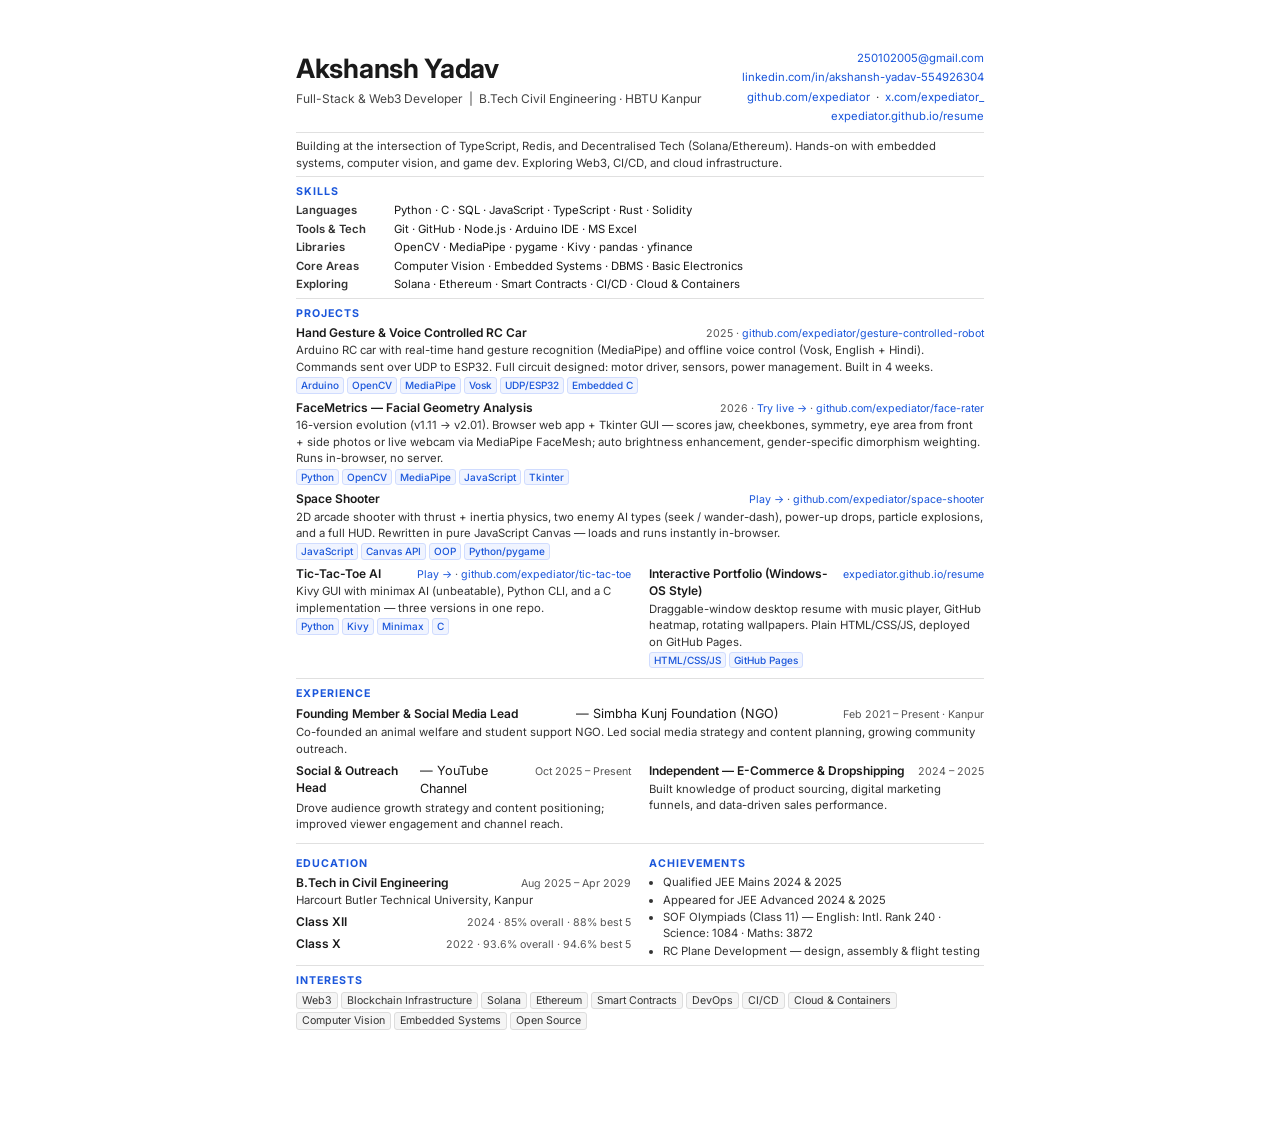
==== resume-print.html @ 3b661caa "Remove Trading Sim; rename Face Rater to FaceMetrics; fix Space Shooter entry - Projects window: rem" ====
<!DOCTYPE html>
<html lang="en">
<head>
<meta charset="UTF-8">
<title>Akshansh Yadav — Resume</title>
<style>
  @import url('https://fonts.googleapis.com/css2?family=Inter:wght@400;500;600;700&display=swap');

  *, *::before, *::after { box-sizing: border-box; margin: 0; padding: 0; }

  body {
    font-family: 'Inter', Arial, sans-serif;
    font-size: 9.5pt;
    color: #1a1a1a;
    background: #fff;
    line-height: 1.45;
  }

  a { color: #1a56db; text-decoration: none; }
  a:hover { text-decoration: underline; }

  /* --- Page shell --- */
  .page {
    width: 210mm;
    min-height: 297mm;
    max-height: 297mm;
    padding: 13mm 14mm 10mm;
    margin: 0 auto;
    overflow: hidden;
  }

  /* --- Header --- */
  .header { display: flex; justify-content: space-between; align-items: flex-start; margin-bottom: 6px; }
  .header-left h1 { font-size: 20pt; font-weight: 700; letter-spacing: -.3px; }
  .header-left .role { font-size: 9pt; color: #444; margin-top: 2px; }
  .header-right { text-align: right; font-size: 8.5pt; color: #333; line-height: 1.7; }
  .header-right a { color: #1a56db; }

  hr { border: none; border-top: 1.5px solid #e0e0e0; margin: 5px 0; }

  /* --- Section titles --- */
  .section-title {
    font-size: 8pt;
    font-weight: 700;
    text-transform: uppercase;
    letter-spacing: 1px;
    color: #1a56db;
    margin: 7px 0 3px;
  }

  /* --- Two-column layout --- */
  .two-col { display: grid; grid-template-columns: 1fr 1fr; gap: 0 18px; }

  /* --- Entry rows --- */
  .entry { margin-bottom: 5px; }
  .entry-header { display: flex; justify-content: space-between; align-items: baseline; }
  .entry-header b { font-size: 9pt; font-weight: 600; }
  .entry-header .meta { font-size: 8pt; color: #555; white-space: nowrap; margin-left: 6px; }
  .entry .sub { font-size: 8.5pt; color: #333; }
  .entry p { font-size: 8.5pt; color: #333; margin-top: 1px; }
  .entry .tags { margin-top: 2px; display: flex; flex-wrap: wrap; gap: 3px; }
  .entry .tags span {
    background: #f0f4ff; color: #1a56db;
    border: 1px solid #d0dcff; border-radius: 3px;
    padding: 0 4px; font-size: 7.5pt; font-weight: 500;
  }

  /* --- Skills grid --- */
  .skills-grid { display: grid; grid-template-columns: 90px 1fr; gap: 2px 8px; font-size: 8.5pt; }
  .skills-grid .label { font-weight: 600; color: #333; }
  .skills-grid .val { color: #1a1a1a; }

  /* --- Achievements / Interests list --- */
  ul.bullet { padding-left: 14px; margin: 0; }
  ul.bullet li { font-size: 8.5pt; color: #333; margin-bottom: 1px; }

  .interests { display: flex; flex-wrap: wrap; gap: 3px; margin-top: 2px; }
  .interests span {
    background: #f5f5f5; color: #333;
    border: 1px solid #ddd; border-radius: 3px;
    padding: 0 5px; font-size: 8pt;
  }

  /* --- Print --- */
  @media print {
    body { -webkit-print-color-adjust: exact; print-color-adjust: exact; }
    .page { margin: 0; padding: 13mm 14mm 10mm; }
    a { color: #1a56db !important; }
  }
</style>
</head>
<body>
<div class="page">

  <!-- HEADER -->
  <div class="header">
    <div class="header-left">
      <h1>Akshansh Yadav</h1>
      <div class="role">Full-Stack &amp; Web3 Developer &nbsp;|&nbsp; B.Tech Civil Engineering · HBTU Kanpur</div>
    </div>
    <div class="header-right">
      <a href="mailto:250102005@gmail.com">250102005@gmail.com</a><br>
      <a href="https://linkedin.com/in/akshansh-yadav-554926304" target="_blank">linkedin.com/in/akshansh-yadav-554926304</a><br>
      <a href="https://github.com/expediator" target="_blank">github.com/expediator</a> &nbsp;·&nbsp;
      <a href="https://x.com/expediator_" target="_blank">x.com/expediator_</a><br>
      <a href="https://expediator.github.io/resume/" target="_blank">expediator.github.io/resume</a>
    </div>
  </div>

  <hr>

  <!-- BIO -->
  <p style="font-size:8.5pt;color:#333;margin-bottom:3px;">
    Building at the intersection of TypeScript, Redis, and Decentralised Tech (Solana/Ethereum).
    Hands-on with embedded systems, computer vision, and game dev. Exploring Web3, CI/CD, and cloud infrastructure.
  </p>

  <hr>

  <!-- SKILLS -->
  <div class="section-title">Skills</div>
  <div class="skills-grid">
    <span class="label">Languages</span>      <span class="val">Python · C · SQL · JavaScript · TypeScript · Rust · Solidity</span>
    <span class="label">Tools &amp; Tech</span>    <span class="val">Git · GitHub · Node.js · Arduino IDE · MS Excel</span>
    <span class="label">Libraries</span>      <span class="val">OpenCV · MediaPipe · pygame · Kivy · pandas · yfinance</span>
    <span class="label">Core Areas</span>     <span class="val">Computer Vision · Embedded Systems · DBMS · Basic Electronics</span>
    <span class="label">Exploring</span>     <span class="val">Solana · Ethereum · Smart Contracts · CI/CD · Cloud &amp; Containers</span>
  </div>

  <hr>

  <!-- PROJECTS -->
  <div class="section-title">Projects</div>

  <div class="entry">
    <div class="entry-header">
      <b>Hand Gesture &amp; Voice Controlled RC Car</b>
      <span class="meta">2025 · <a href="https://github.com/expediator/gesture-controlled-robot" target="_blank">github.com/expediator/gesture-controlled-robot</a></span>
    </div>
    <p>Arduino RC car with real-time hand gesture recognition (MediaPipe) and offline voice control (Vosk, English + Hindi). Commands sent over UDP to ESP32. Full circuit designed: motor driver, sensors, power management. Built in 4 weeks.</p>
    <div class="tags"><span>Arduino</span><span>OpenCV</span><span>MediaPipe</span><span>Vosk</span><span>UDP/ESP32</span><span>Embedded C</span></div>
  </div>

  <div class="entry">
    <div class="entry-header">
      <b>FaceMetrics — Facial Geometry Analysis</b>
      <span class="meta">2026 · <a href="https://expediator.github.io/face-rater/" target="_blank">Try live →</a> · <a href="https://github.com/expediator/face-rater" target="_blank">github.com/expediator/face-rater</a></span>
    </div>
    <p>16-version evolution (v1.11 → v2.01). Browser web app + Tkinter GUI — scores jaw, cheekbones, symmetry, eye area from front + side photos or live webcam via MediaPipe FaceMesh; auto brightness enhancement, gender-specific dimorphism weighting. Runs in-browser, no server.</p>
    <div class="tags"><span>Python</span><span>OpenCV</span><span>MediaPipe</span><span>JavaScript</span><span>Tkinter</span></div>
  </div>

  <div class="entry">
    <div class="entry-header">
      <b>Space Shooter</b>
      <span class="meta"><a href="https://expediator.github.io/space-shooter/" target="_blank">Play →</a> · <a href="https://github.com/expediator/space-shooter" target="_blank">github.com/expediator/space-shooter</a></span>
    </div>
    <p>2D arcade shooter with thrust + inertia physics, two enemy AI types (seek / wander-dash), power-up drops, particle explosions, and a full HUD. Rewritten in pure JavaScript Canvas — loads and runs instantly in-browser.</p>
    <div class="tags"><span>JavaScript</span><span>Canvas API</span><span>OOP</span><span>Python/pygame</span></div>
  </div>

  <div class="two-col">
    <div class="entry">
      <div class="entry-header">
        <b>Tic-Tac-Toe AI</b>
        <span class="meta"><a href="https://expediator.github.io/tic-tac-toe/" target="_blank">Play →</a> · <a href="https://github.com/expediator/tic-tac-toe" target="_blank">github.com/expediator/tic-tac-toe</a></span>
      </div>
      <p>Kivy GUI with minimax AI (unbeatable), Python CLI, and a C implementation — three versions in one repo.</p>
      <div class="tags"><span>Python</span><span>Kivy</span><span>Minimax</span><span>C</span></div>
    </div>
    <div class="entry">
      <div class="entry-header">
        <b>Interactive Portfolio (Windows-OS Style)</b>
        <span class="meta"><a href="https://expediator.github.io/resume/" target="_blank">expediator.github.io/resume</a></span>
      </div>
      <p>Draggable-window desktop resume with music player, GitHub heatmap, rotating wallpapers. Plain HTML/CSS/JS, deployed on GitHub Pages.</p>
      <div class="tags"><span>HTML/CSS/JS</span><span>GitHub Pages</span></div>
    </div>
  </div>

  <hr>

  <!-- EXPERIENCE -->
  <div class="section-title">Experience</div>

  <div class="entry">
    <div class="entry-header">
      <b>Founding Member &amp; Social Media Lead</b> — Simbha Kunj Foundation (NGO)
      <span class="meta">Feb 2021 – Present · Kanpur</span>
    </div>
    <p>Co-founded an animal welfare and student support NGO. Led social media strategy and content planning, growing community outreach.</p>
  </div>

  <div class="two-col">
    <div class="entry">
      <div class="entry-header">
        <b>Social &amp; Outreach Head</b> — YouTube Channel
        <span class="meta">Oct 2025 – Present</span>
      </div>
      <p>Drove audience growth strategy and content positioning; improved viewer engagement and channel reach.</p>
    </div>
    <div class="entry">
      <div class="entry-header">
        <b>Independent — E-Commerce &amp; Dropshipping</b>
        <span class="meta">2024 – 2025</span>
      </div>
      <p>Built knowledge of product sourcing, digital marketing funnels, and data-driven sales performance.</p>
    </div>
  </div>

  <hr>

  <!-- EDUCATION + ACHIEVEMENTS side by side -->
  <div class="two-col">
    <div>
      <div class="section-title">Education</div>
      <div class="entry">
        <div class="entry-header"><b>B.Tech in Civil Engineering</b><span class="meta">Aug 2025 – Apr 2029</span></div>
        <div class="sub">Harcourt Butler Technical University, Kanpur</div>
      </div>
      <div class="entry">
        <div class="entry-header"><b>Class XII</b><span class="meta">2024 · 85% overall · 88% best 5</span></div>
      </div>
      <div class="entry">
        <div class="entry-header"><b>Class X</b><span class="meta">2022 · 93.6% overall · 94.6% best 5</span></div>
      </div>
    </div>
    <div>
      <div class="section-title">Achievements</div>
      <ul class="bullet">
        <li>Qualified JEE Mains 2024 &amp; 2025</li>
        <li>Appeared for JEE Advanced 2024 &amp; 2025</li>
        <li>SOF Olympiads (Class 11) — English: Intl. Rank 240 · Science: 1084 · Maths: 3872</li>
        <li>RC Plane Development — design, assembly &amp; flight testing</li>
      </ul>
    </div>
  </div>

  <hr>

  <!-- INTERESTS -->
  <div class="section-title">Interests</div>
  <div class="interests">
    <span>Web3</span><span>Blockchain Infrastructure</span><span>Solana</span><span>Ethereum</span>
    <span>Smart Contracts</span><span>DevOps</span><span>CI/CD</span><span>Cloud &amp; Containers</span>
    <span>Computer Vision</span><span>Embedded Systems</span><span>Open Source</span>
  </div>

</div>
</body>
</html>
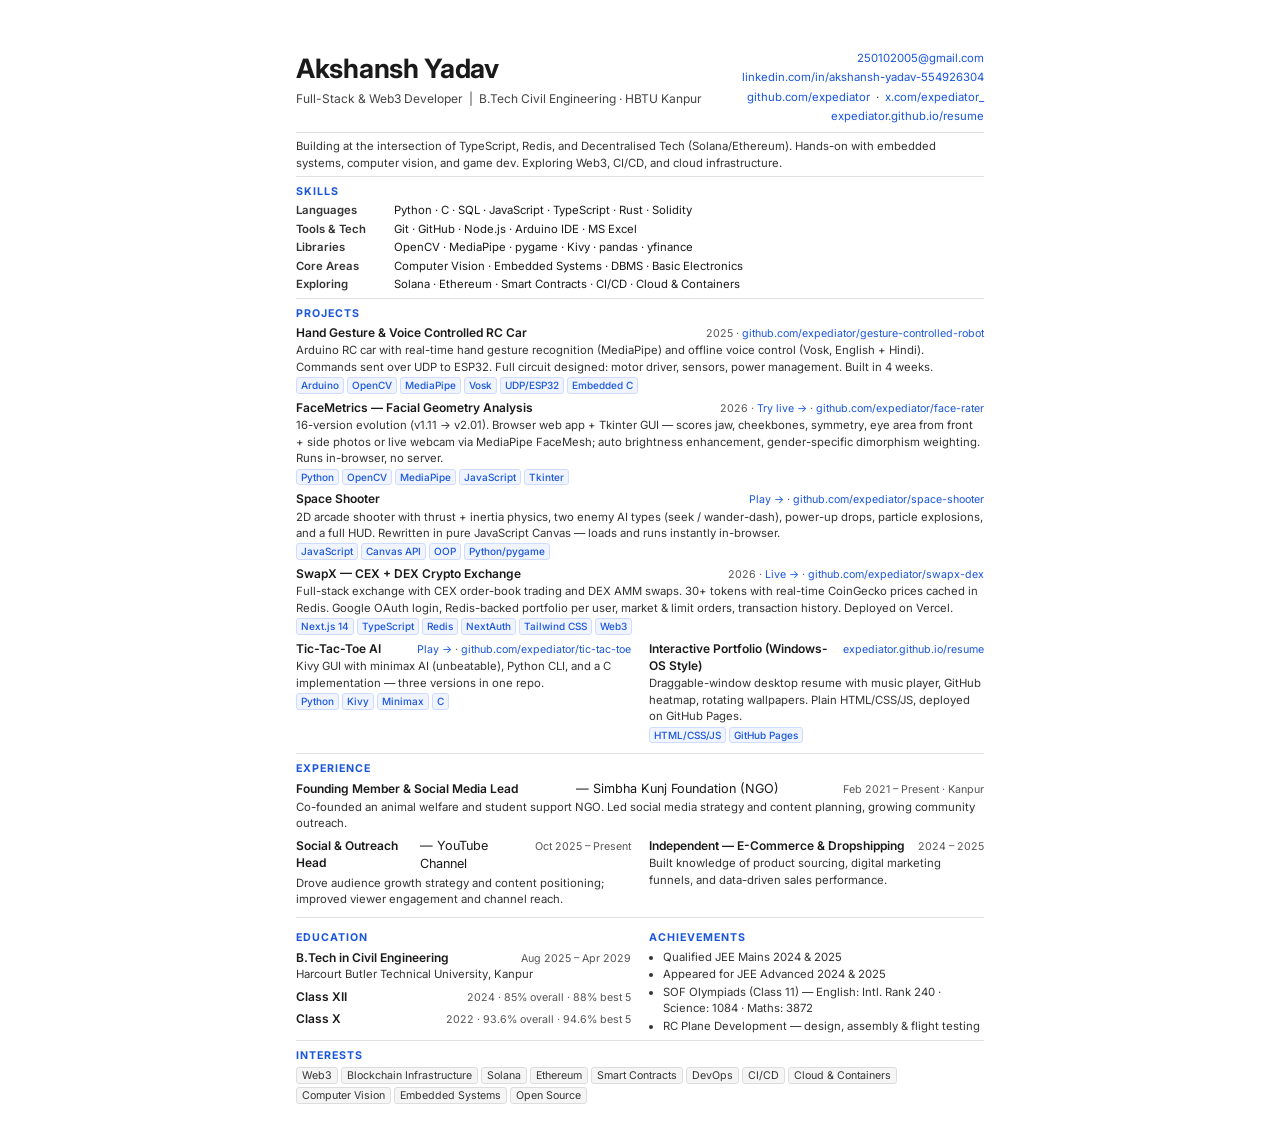
==== commit c767b371: "Add SwapX CEX+DEX exchange to resume; regenerate PDF - New project entry: SwapX — CEX + DEX Crypto E" ====
--- a/resume-print.html
+++ b/resume-print.html
@@ -159,6 +159,15 @@
     <div class="tags"><span>JavaScript</span><span>Canvas API</span><span>OOP</span><span>Python/pygame</span></div>
   </div>
 
+  <div class="entry">
+    <div class="entry-header">
+      <b>SwapX — CEX + DEX Crypto Exchange</b>
+      <span class="meta">2026 · <a href="https://swapx-dex.vercel.app" target="_blank">Live →</a> · <a href="https://github.com/expediator/swapx-dex" target="_blank">github.com/expediator/swapx-dex</a></span>
+    </div>
+    <p>Full-stack exchange with CEX order-book trading and DEX AMM swaps. 30+ tokens with real-time CoinGecko prices cached in Redis. Google OAuth login, Redis-backed portfolio per user, market &amp; limit orders, transaction history. Deployed on Vercel.</p>
+    <div class="tags"><span>Next.js 14</span><span>TypeScript</span><span>Redis</span><span>NextAuth</span><span>Tailwind CSS</span><span>Web3</span></div>
+  </div>
+
   <div class="two-col">
     <div class="entry">
       <div class="entry-header">
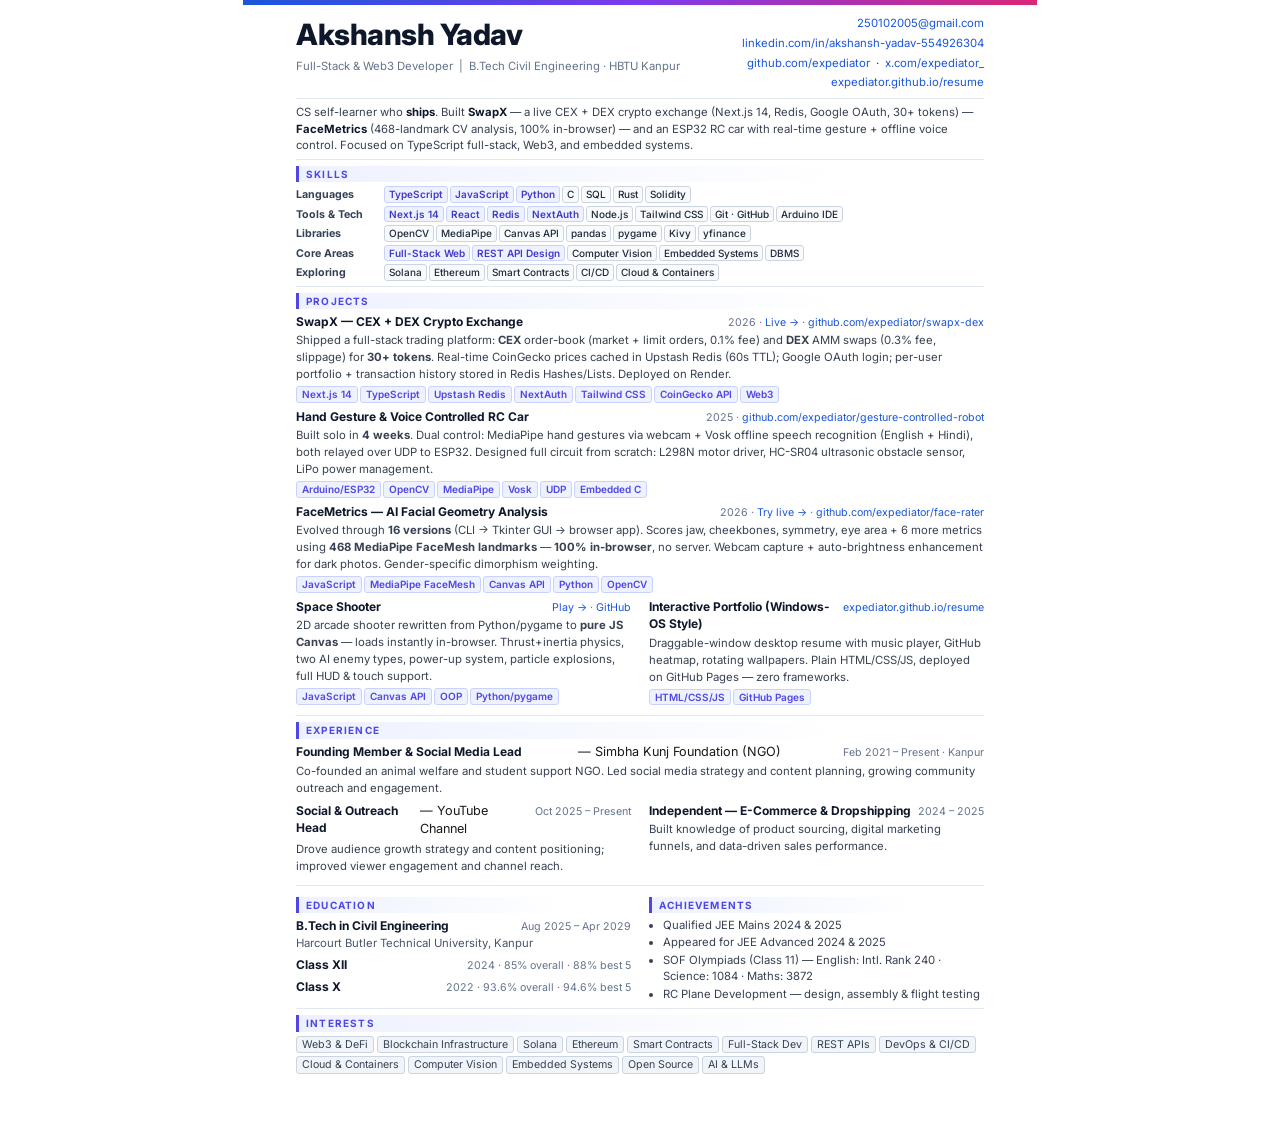
==== commit 2318790f: "Redesign resume: visual overhaul, skills pills, impact language, SwapX + skills updated Co-Authored-" ====
--- a/resume-print.html
+++ b/resume-print.html
@@ -4,7 +4,7 @@
 <meta charset="UTF-8">
 <title>Akshansh Yadav — Resume</title>
 <style>
-  @import url('https://fonts.googleapis.com/css2?family=Inter:wght@400;500;600;700&display=swap');
+  @import url('https://fonts.googleapis.com/css2?family=Inter:wght@400;500;600;700;800&display=swap');
 
   *, *::before, *::after { box-sizing: border-box; margin: 0; padding: 0; }
 
@@ -17,35 +17,41 @@
   }
 
   a { color: #1a56db; text-decoration: none; }
-  a:hover { text-decoration: underline; }
 
   /* --- Page shell --- */
   .page {
     width: 210mm;
     min-height: 297mm;
     max-height: 297mm;
-    padding: 13mm 14mm 10mm;
+    padding: 0 14mm 10mm;
     margin: 0 auto;
     overflow: hidden;
-  }
+    border-top: 5px solid transparent;
+    border-image: linear-gradient(to right, #1a56db, #7c3aed, #db2777) 1;
+  }
+
+  .top-pad { height: 9px; }
 
   /* --- Header --- */
-  .header { display: flex; justify-content: space-between; align-items: flex-start; margin-bottom: 6px; }
-  .header-left h1 { font-size: 20pt; font-weight: 700; letter-spacing: -.3px; }
-  .header-left .role { font-size: 9pt; color: #444; margin-top: 2px; }
-  .header-right { text-align: right; font-size: 8.5pt; color: #333; line-height: 1.7; }
+  .header { display: flex; justify-content: space-between; align-items: flex-start; margin-bottom: 5px; }
+  .header-left h1 { font-size: 22pt; font-weight: 800; letter-spacing: -.5px; color: #0f172a; }
+  .header-left .role { font-size: 8.5pt; color: #64748b; margin-top: 1px; }
+  .header-right { text-align: right; font-size: 8.5pt; color: #333; line-height: 1.75; }
   .header-right a { color: #1a56db; }
 
-  hr { border: none; border-top: 1.5px solid #e0e0e0; margin: 5px 0; }
-
-  /* --- Section titles --- */
+  hr { border: none; border-top: 1px solid #e2e8f0; margin: 5px 0; }
+
+  /* --- Section titles with left accent --- */
   .section-title {
-    font-size: 8pt;
+    font-size: 7.5pt;
     font-weight: 700;
     text-transform: uppercase;
-    letter-spacing: 1px;
-    color: #1a56db;
-    margin: 7px 0 3px;
+    letter-spacing: 1.2px;
+    color: #4f46e5;
+    margin: 6px 0 4px;
+    padding: 1px 0 1px 7px;
+    border-left: 3px solid #4f46e5;
+    background: linear-gradient(to right, #eef2ff 0%, transparent 80%);
   }
 
   /* --- Two-column layout --- */
@@ -54,43 +60,47 @@
   /* --- Entry rows --- */
   .entry { margin-bottom: 5px; }
   .entry-header { display: flex; justify-content: space-between; align-items: baseline; }
-  .entry-header b { font-size: 9pt; font-weight: 600; }
-  .entry-header .meta { font-size: 8pt; color: #555; white-space: nowrap; margin-left: 6px; }
-  .entry .sub { font-size: 8.5pt; color: #333; }
-  .entry p { font-size: 8.5pt; color: #333; margin-top: 1px; }
-  .entry .tags { margin-top: 2px; display: flex; flex-wrap: wrap; gap: 3px; }
+  .entry-header b { font-size: 9pt; font-weight: 700; color: #0f172a; }
+  .entry-header .meta { font-size: 8pt; color: #64748b; white-space: nowrap; margin-left: 6px; }
+  .entry .sub { font-size: 8.5pt; color: #475569; }
+  .entry p { font-size: 8.5pt; color: #374151; margin-top: 2px; line-height: 1.5; }
+  .entry .tags { margin-top: 3px; display: flex; flex-wrap: wrap; gap: 2px; }
   .entry .tags span {
-    background: #f0f4ff; color: #1a56db;
-    border: 1px solid #d0dcff; border-radius: 3px;
-    padding: 0 4px; font-size: 7.5pt; font-weight: 500;
-  }
-
-  /* --- Skills grid --- */
-  .skills-grid { display: grid; grid-template-columns: 90px 1fr; gap: 2px 8px; font-size: 8.5pt; }
-  .skills-grid .label { font-weight: 600; color: #333; }
-  .skills-grid .val { color: #1a1a1a; }
-
-  /* --- Achievements / Interests list --- */
+    background: #eef2ff; color: #4f46e5;
+    border: 1px solid #c7d2fe; border-radius: 3px;
+    padding: 0 5px; font-size: 7.5pt; font-weight: 600;
+  }
+
+  /* --- Skills pill rows --- */
+  .skill-row { display: flex; align-items: flex-start; gap: 6px; margin-bottom: 3px; }
+  .skill-row .cat { font-size: 8pt; font-weight: 700; color: #334155; min-width: 82px; padding-top: 1px; flex-shrink: 0; }
+  .skill-row .pills { display: flex; flex-wrap: wrap; gap: 2px; }
+  .pill { background: #f8fafc; color: #1e293b; border: 1px solid #cbd5e1; border-radius: 3px; padding: 0 4px; font-size: 7.5pt; font-weight: 500; }
+  .pill.hi { background: #eef2ff; color: #4338ca; border-color: #c7d2fe; font-weight: 600; }
+
+  /* --- Achievements list --- */
   ul.bullet { padding-left: 14px; margin: 0; }
-  ul.bullet li { font-size: 8.5pt; color: #333; margin-bottom: 1px; }
-
+  ul.bullet li { font-size: 8.5pt; color: #374151; margin-bottom: 1px; }
+
+  /* --- Interests chips --- */
   .interests { display: flex; flex-wrap: wrap; gap: 3px; margin-top: 2px; }
   .interests span {
-    background: #f5f5f5; color: #333;
-    border: 1px solid #ddd; border-radius: 3px;
+    background: #f1f5f9; color: #334155;
+    border: 1px solid #cbd5e1; border-radius: 3px;
     padding: 0 5px; font-size: 8pt;
   }
 
   /* --- Print --- */
   @media print {
     body { -webkit-print-color-adjust: exact; print-color-adjust: exact; }
-    .page { margin: 0; padding: 13mm 14mm 10mm; }
+    .page { margin: 0; }
     a { color: #1a56db !important; }
   }
 </style>
 </head>
 <body>
 <div class="page">
+<div class="top-pad"></div>
 
   <!-- HEADER -->
   <div class="header">
@@ -110,21 +120,43 @@
   <hr>
 
   <!-- BIO -->
-  <p style="font-size:8.5pt;color:#333;margin-bottom:3px;">
-    Building at the intersection of TypeScript, Redis, and Decentralised Tech (Solana/Ethereum).
-    Hands-on with embedded systems, computer vision, and game dev. Exploring Web3, CI/CD, and cloud infrastructure.
+  <p style="font-size:8.5pt;color:#374151;margin-bottom:4px;">
+    CS self-learner who <strong style="color:#0f172a;">ships</strong>. Built <strong style="color:#0f172a;">SwapX</strong> — a live CEX + DEX crypto exchange (Next.js 14, Redis, Google OAuth, 30+ tokens) — <strong style="color:#0f172a;">FaceMetrics</strong> (468-landmark CV analysis, 100% in-browser) — and an ESP32 RC car with real-time gesture + offline voice control. Focused on TypeScript full-stack, Web3, and embedded systems.
   </p>
 
   <hr>
 
   <!-- SKILLS -->
   <div class="section-title">Skills</div>
-  <div class="skills-grid">
-    <span class="label">Languages</span>      <span class="val">Python · C · SQL · JavaScript · TypeScript · Rust · Solidity</span>
-    <span class="label">Tools &amp; Tech</span>    <span class="val">Git · GitHub · Node.js · Arduino IDE · MS Excel</span>
-    <span class="label">Libraries</span>      <span class="val">OpenCV · MediaPipe · pygame · Kivy · pandas · yfinance</span>
-    <span class="label">Core Areas</span>     <span class="val">Computer Vision · Embedded Systems · DBMS · Basic Electronics</span>
-    <span class="label">Exploring</span>     <span class="val">Solana · Ethereum · Smart Contracts · CI/CD · Cloud &amp; Containers</span>
+  <div class="skill-row">
+    <span class="cat">Languages</span>
+    <div class="pills">
+      <span class="pill hi">TypeScript</span><span class="pill hi">JavaScript</span><span class="pill hi">Python</span><span class="pill">C</span><span class="pill">SQL</span><span class="pill">Rust</span><span class="pill">Solidity</span>
+    </div>
+  </div>
+  <div class="skill-row">
+    <span class="cat">Tools &amp; Tech</span>
+    <div class="pills">
+      <span class="pill hi">Next.js 14</span><span class="pill hi">React</span><span class="pill hi">Redis</span><span class="pill hi">NextAuth</span><span class="pill">Node.js</span><span class="pill">Tailwind CSS</span><span class="pill">Git · GitHub</span><span class="pill">Arduino IDE</span>
+    </div>
+  </div>
+  <div class="skill-row">
+    <span class="cat">Libraries</span>
+    <div class="pills">
+      <span class="pill">OpenCV</span><span class="pill">MediaPipe</span><span class="pill">Canvas API</span><span class="pill">pandas</span><span class="pill">pygame</span><span class="pill">Kivy</span><span class="pill">yfinance</span>
+    </div>
+  </div>
+  <div class="skill-row">
+    <span class="cat">Core Areas</span>
+    <div class="pills">
+      <span class="pill hi">Full-Stack Web</span><span class="pill hi">REST API Design</span><span class="pill">Computer Vision</span><span class="pill">Embedded Systems</span><span class="pill">DBMS</span>
+    </div>
+  </div>
+  <div class="skill-row">
+    <span class="cat">Exploring</span>
+    <div class="pills">
+      <span class="pill">Solana</span><span class="pill">Ethereum</span><span class="pill">Smart Contracts</span><span class="pill">CI/CD</span><span class="pill">Cloud &amp; Containers</span>
+    </div>
   </div>
 
   <hr>
@@ -134,55 +166,46 @@
 
   <div class="entry">
     <div class="entry-header">
+      <b>SwapX — CEX + DEX Crypto Exchange</b>
+      <span class="meta">2026 · <a href="https://swapx-dex.onrender.com" target="_blank">Live →</a> · <a href="https://github.com/expediator/swapx-dex" target="_blank">github.com/expediator/swapx-dex</a></span>
+    </div>
+    <p>Shipped a full-stack trading platform: <strong>CEX</strong> order-book (market + limit orders, 0.1% fee) and <strong>DEX</strong> AMM swaps (0.3% fee, slippage) for <strong>30+ tokens</strong>. Real-time CoinGecko prices cached in Upstash Redis (60s TTL); Google OAuth login; per-user portfolio + transaction history stored in Redis Hashes/Lists. Deployed on Render.</p>
+    <div class="tags"><span>Next.js 14</span><span>TypeScript</span><span>Upstash Redis</span><span>NextAuth</span><span>Tailwind CSS</span><span>CoinGecko API</span><span>Web3</span></div>
+  </div>
+
+  <div class="entry">
+    <div class="entry-header">
       <b>Hand Gesture &amp; Voice Controlled RC Car</b>
       <span class="meta">2025 · <a href="https://github.com/expediator/gesture-controlled-robot" target="_blank">github.com/expediator/gesture-controlled-robot</a></span>
     </div>
-    <p>Arduino RC car with real-time hand gesture recognition (MediaPipe) and offline voice control (Vosk, English + Hindi). Commands sent over UDP to ESP32. Full circuit designed: motor driver, sensors, power management. Built in 4 weeks.</p>
-    <div class="tags"><span>Arduino</span><span>OpenCV</span><span>MediaPipe</span><span>Vosk</span><span>UDP/ESP32</span><span>Embedded C</span></div>
-  </div>
-
-  <div class="entry">
-    <div class="entry-header">
-      <b>FaceMetrics — Facial Geometry Analysis</b>
+    <p>Built solo in <strong>4 weeks</strong>. Dual control: MediaPipe hand gestures via webcam + Vosk offline speech recognition (English + Hindi), both relayed over UDP to ESP32. Designed full circuit from scratch: L298N motor driver, HC-SR04 ultrasonic obstacle sensor, LiPo power management.</p>
+    <div class="tags"><span>Arduino/ESP32</span><span>OpenCV</span><span>MediaPipe</span><span>Vosk</span><span>UDP</span><span>Embedded C</span></div>
+  </div>
+
+  <div class="entry">
+    <div class="entry-header">
+      <b>FaceMetrics — AI Facial Geometry Analysis</b>
       <span class="meta">2026 · <a href="https://expediator.github.io/face-rater/" target="_blank">Try live →</a> · <a href="https://github.com/expediator/face-rater" target="_blank">github.com/expediator/face-rater</a></span>
     </div>
-    <p>16-version evolution (v1.11 → v2.01). Browser web app + Tkinter GUI — scores jaw, cheekbones, symmetry, eye area from front + side photos or live webcam via MediaPipe FaceMesh; auto brightness enhancement, gender-specific dimorphism weighting. Runs in-browser, no server.</p>
-    <div class="tags"><span>Python</span><span>OpenCV</span><span>MediaPipe</span><span>JavaScript</span><span>Tkinter</span></div>
-  </div>
-
-  <div class="entry">
-    <div class="entry-header">
-      <b>Space Shooter</b>
-      <span class="meta"><a href="https://expediator.github.io/space-shooter/" target="_blank">Play →</a> · <a href="https://github.com/expediator/space-shooter" target="_blank">github.com/expediator/space-shooter</a></span>
-    </div>
-    <p>2D arcade shooter with thrust + inertia physics, two enemy AI types (seek / wander-dash), power-up drops, particle explosions, and a full HUD. Rewritten in pure JavaScript Canvas — loads and runs instantly in-browser.</p>
-    <div class="tags"><span>JavaScript</span><span>Canvas API</span><span>OOP</span><span>Python/pygame</span></div>
-  </div>
-
-  <div class="entry">
-    <div class="entry-header">
-      <b>SwapX — CEX + DEX Crypto Exchange</b>
-      <span class="meta">2026 · <a href="https://swapx-dex.vercel.app" target="_blank">Live →</a> · <a href="https://github.com/expediator/swapx-dex" target="_blank">github.com/expediator/swapx-dex</a></span>
-    </div>
-    <p>Full-stack exchange with CEX order-book trading and DEX AMM swaps. 30+ tokens with real-time CoinGecko prices cached in Redis. Google OAuth login, Redis-backed portfolio per user, market &amp; limit orders, transaction history. Deployed on Vercel.</p>
-    <div class="tags"><span>Next.js 14</span><span>TypeScript</span><span>Redis</span><span>NextAuth</span><span>Tailwind CSS</span><span>Web3</span></div>
+    <p>Evolved through <strong>16 versions</strong> (CLI → Tkinter GUI → browser app). Scores jaw, cheekbones, symmetry, eye area + 6 more metrics using <strong>468 MediaPipe FaceMesh landmarks</strong> — <strong>100% in-browser</strong>, no server. Webcam capture + auto-brightness enhancement for dark photos. Gender-specific dimorphism weighting.</p>
+    <div class="tags"><span>JavaScript</span><span>MediaPipe FaceMesh</span><span>Canvas API</span><span>Python</span><span>OpenCV</span></div>
   </div>
 
   <div class="two-col">
     <div class="entry">
       <div class="entry-header">
-        <b>Tic-Tac-Toe AI</b>
-        <span class="meta"><a href="https://expediator.github.io/tic-tac-toe/" target="_blank">Play →</a> · <a href="https://github.com/expediator/tic-tac-toe" target="_blank">github.com/expediator/tic-tac-toe</a></span>
-      </div>
-      <p>Kivy GUI with minimax AI (unbeatable), Python CLI, and a C implementation — three versions in one repo.</p>
-      <div class="tags"><span>Python</span><span>Kivy</span><span>Minimax</span><span>C</span></div>
+        <b>Space Shooter</b>
+        <span class="meta"><a href="https://expediator.github.io/space-shooter/" target="_blank">Play →</a> · <a href="https://github.com/expediator/space-shooter" target="_blank">GitHub</a></span>
+      </div>
+      <p>2D arcade shooter rewritten from Python/pygame to <strong>pure JS Canvas</strong> — loads instantly in-browser. Thrust+inertia physics, two AI enemy types, power-up system, particle explosions, full HUD &amp; touch support.</p>
+      <div class="tags"><span>JavaScript</span><span>Canvas API</span><span>OOP</span><span>Python/pygame</span></div>
     </div>
     <div class="entry">
       <div class="entry-header">
         <b>Interactive Portfolio (Windows-OS Style)</b>
         <span class="meta"><a href="https://expediator.github.io/resume/" target="_blank">expediator.github.io/resume</a></span>
       </div>
-      <p>Draggable-window desktop resume with music player, GitHub heatmap, rotating wallpapers. Plain HTML/CSS/JS, deployed on GitHub Pages.</p>
+      <p>Draggable-window desktop resume with music player, GitHub heatmap, rotating wallpapers. Plain HTML/CSS/JS, deployed on GitHub Pages — zero frameworks.</p>
       <div class="tags"><span>HTML/CSS/JS</span><span>GitHub Pages</span></div>
     </div>
   </div>
@@ -197,7 +220,7 @@
       <b>Founding Member &amp; Social Media Lead</b> — Simbha Kunj Foundation (NGO)
       <span class="meta">Feb 2021 – Present · Kanpur</span>
     </div>
-    <p>Co-founded an animal welfare and student support NGO. Led social media strategy and content planning, growing community outreach.</p>
+    <p>Co-founded an animal welfare and student support NGO. Led social media strategy and content planning, growing community outreach and engagement.</p>
   </div>
 
   <div class="two-col">
@@ -250,9 +273,10 @@
   <!-- INTERESTS -->
   <div class="section-title">Interests</div>
   <div class="interests">
-    <span>Web3</span><span>Blockchain Infrastructure</span><span>Solana</span><span>Ethereum</span>
-    <span>Smart Contracts</span><span>DevOps</span><span>CI/CD</span><span>Cloud &amp; Containers</span>
-    <span>Computer Vision</span><span>Embedded Systems</span><span>Open Source</span>
+    <span>Web3 &amp; DeFi</span><span>Blockchain Infrastructure</span><span>Solana</span><span>Ethereum</span>
+    <span>Smart Contracts</span><span>Full-Stack Dev</span><span>REST APIs</span>
+    <span>DevOps &amp; CI/CD</span><span>Cloud &amp; Containers</span>
+    <span>Computer Vision</span><span>Embedded Systems</span><span>Open Source</span><span>AI &amp; LLMs</span>
   </div>
 
 </div>
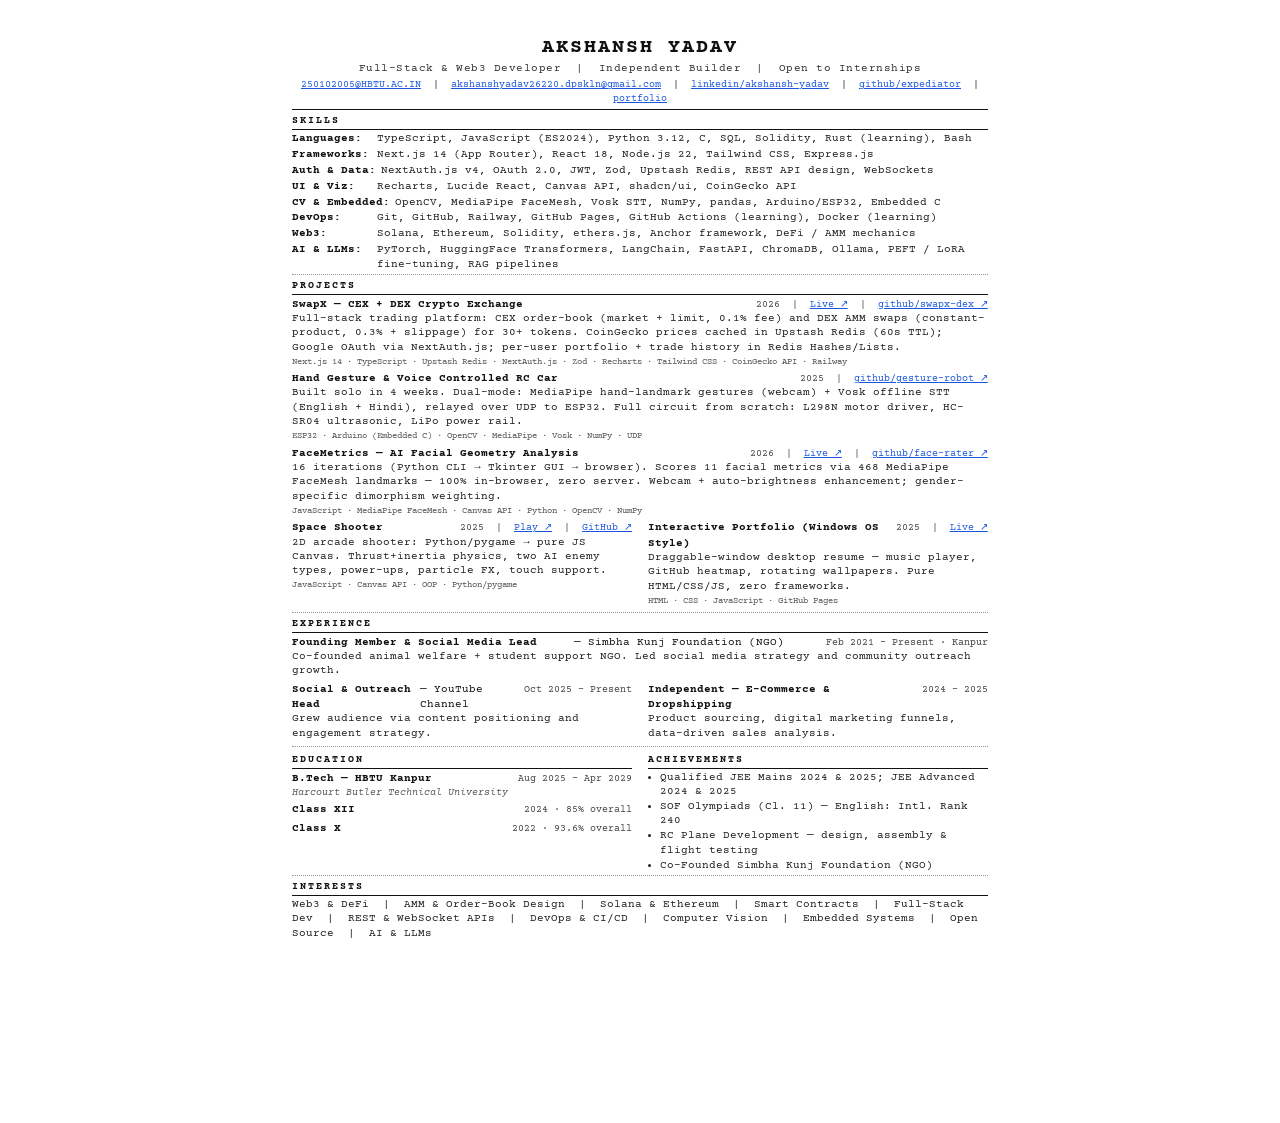
==== commit 3a53ad36: "Add AI & LLMs skills to resume and portfolio Added AI & LLMs row (PyTorch, HuggingFace, LangChain, F" ====
--- a/resume-print.html
+++ b/resume-print.html
@@ -4,162 +4,141 @@
 <meta charset="UTF-8">
 <title>Akshansh Yadav — Resume</title>
 <style>
-  @import url('https://fonts.googleapis.com/css2?family=Inter:wght@400;500;600;700;800&display=swap');
+  @import url('https://fonts.googleapis.com/css2?family=Courier+Prime:ital,wght@0,400;0,700;1,400&display=swap');
 
   *, *::before, *::after { box-sizing: border-box; margin: 0; padding: 0; }
 
   body {
-    font-family: 'Inter', Arial, sans-serif;
-    font-size: 9.5pt;
-    color: #1a1a1a;
+    font-family: 'Courier Prime', 'Courier New', monospace;
+    font-size: 8.5pt;
+    color: #111;
     background: #fff;
-    line-height: 1.45;
-  }
-
-  a { color: #1a56db; text-decoration: none; }
-
-  /* --- Page shell --- */
+    line-height: 1.35;
+  }
+
+  a { color: #1a56db; text-decoration: underline; }
+
   .page {
     width: 210mm;
     min-height: 297mm;
     max-height: 297mm;
-    padding: 0 14mm 10mm;
+    padding: 9mm 13mm 7mm;
     margin: 0 auto;
     overflow: hidden;
-    border-top: 5px solid transparent;
-    border-image: linear-gradient(to right, #1a56db, #7c3aed, #db2777) 1;
-  }
-
-  .top-pad { height: 9px; }
-
-  /* --- Header --- */
-  .header { display: flex; justify-content: space-between; align-items: flex-start; margin-bottom: 5px; }
-  .header-left h1 { font-size: 22pt; font-weight: 800; letter-spacing: -.5px; color: #0f172a; }
-  .header-left .role { font-size: 8.5pt; color: #64748b; margin-top: 1px; }
-  .header-right { text-align: right; font-size: 8.5pt; color: #333; line-height: 1.75; }
-  .header-right a { color: #1a56db; }
-
-  hr { border: none; border-top: 1px solid #e2e8f0; margin: 5px 0; }
-
-  /* --- Section titles with left accent --- */
+  }
+
+  /* HEADER */
+  .header { text-align: center; margin-bottom: 4px; }
+  .header h1 { font-size: 15pt; font-weight: 700; letter-spacing: 2px; text-transform: uppercase; }
+  .header .role { font-size: 8pt; color: #333; margin: 1px 0 2px; letter-spacing: .5px; }
+  .header .contacts { font-size: 7.5pt; color: #222; }
+  .header .contacts span { margin: 0 3px; }
+
+  /* DIVIDER */
+  hr { border: none; border-top: 1px solid #111; margin: 3px 0; }
+  hr.thin { border-top: 1px dotted #999; margin: 2px 0; }
+
+  /* SECTION TITLES */
   .section-title {
     font-size: 7.5pt;
     font-weight: 700;
     text-transform: uppercase;
-    letter-spacing: 1.2px;
-    color: #4f46e5;
-    margin: 6px 0 4px;
-    padding: 1px 0 1px 7px;
-    border-left: 3px solid #4f46e5;
-    background: linear-gradient(to right, #eef2ff 0%, transparent 80%);
-  }
-
-  /* --- Two-column layout --- */
-  .two-col { display: grid; grid-template-columns: 1fr 1fr; gap: 0 18px; }
-
-  /* --- Entry rows --- */
-  .entry { margin-bottom: 5px; }
+    letter-spacing: 2px;
+    margin: 4px 0 2px;
+    border-bottom: 1px solid #111;
+    padding-bottom: 1px;
+  }
+
+  /* SKILL ROWS */
+  .skill-row { display: flex; gap: 5px; margin-bottom: 1.5px; font-size: 8pt; }
+  .skill-row .cat { font-weight: 700; min-width: 80px; flex-shrink: 0; }
+  .skill-row .vals { color: #222; }
+
+  /* ENTRIES */
+  .entry { margin-bottom: 3px; }
   .entry-header { display: flex; justify-content: space-between; align-items: baseline; }
-  .entry-header b { font-size: 9pt; font-weight: 700; color: #0f172a; }
-  .entry-header .meta { font-size: 8pt; color: #64748b; white-space: nowrap; margin-left: 6px; }
-  .entry .sub { font-size: 8.5pt; color: #475569; }
-  .entry p { font-size: 8.5pt; color: #374151; margin-top: 2px; line-height: 1.5; }
-  .entry .tags { margin-top: 3px; display: flex; flex-wrap: wrap; gap: 2px; }
-  .entry .tags span {
-    background: #eef2ff; color: #4f46e5;
-    border: 1px solid #c7d2fe; border-radius: 3px;
-    padding: 0 5px; font-size: 7.5pt; font-weight: 600;
-  }
-
-  /* --- Skills pill rows --- */
-  .skill-row { display: flex; align-items: flex-start; gap: 6px; margin-bottom: 3px; }
-  .skill-row .cat { font-size: 8pt; font-weight: 700; color: #334155; min-width: 82px; padding-top: 1px; flex-shrink: 0; }
-  .skill-row .pills { display: flex; flex-wrap: wrap; gap: 2px; }
-  .pill { background: #f8fafc; color: #1e293b; border: 1px solid #cbd5e1; border-radius: 3px; padding: 0 4px; font-size: 7.5pt; font-weight: 500; }
-  .pill.hi { background: #eef2ff; color: #4338ca; border-color: #c7d2fe; font-weight: 600; }
-
-  /* --- Achievements list --- */
-  ul.bullet { padding-left: 14px; margin: 0; }
-  ul.bullet li { font-size: 8.5pt; color: #374151; margin-bottom: 1px; }
-
-  /* --- Interests chips --- */
-  .interests { display: flex; flex-wrap: wrap; gap: 3px; margin-top: 2px; }
-  .interests span {
-    background: #f1f5f9; color: #334155;
-    border: 1px solid #cbd5e1; border-radius: 3px;
-    padding: 0 5px; font-size: 8pt;
-  }
-
-  /* --- Print --- */
+  .entry-header b { font-size: 8.5pt; font-weight: 700; }
+  .entry-header .meta { font-size: 7.5pt; color: #444; white-space: nowrap; margin-left: 6px; }
+  .entry .sub { font-size: 7.5pt; color: #555; font-style: italic; }
+  .entry p { font-size: 8pt; color: #222; margin-top: 0; line-height: 1.35; }
+  .entry .tags { font-size: 7pt; color: #555; margin-top: 0.5px; }
+
+  /* TWO-COL */
+  .two-col { display: grid; grid-template-columns: 1fr 1fr; gap: 0 16px; }
+
+  /* BULLET LIST */
+  ul.bullet { padding-left: 12px; margin: 0; }
+  ul.bullet li { font-size: 8pt; color: #222; margin-bottom: 0.5px; }
+
+  /* INTERESTS */
+  .interests { font-size: 8pt; color: #222; }
+
   @media print {
+    @page { margin: 0; size: A4 portrait; }
     body { -webkit-print-color-adjust: exact; print-color-adjust: exact; }
     .page { margin: 0; }
-    a { color: #1a56db !important; }
+    a { color: #1a56db !important; text-decoration: underline !important; }
   }
 </style>
 </head>
 <body>
 <div class="page">
-<div class="top-pad"></div>
 
   <!-- HEADER -->
   <div class="header">
-    <div class="header-left">
-      <h1>Akshansh Yadav</h1>
-      <div class="role">Full-Stack &amp; Web3 Developer &nbsp;|&nbsp; B.Tech Civil Engineering · HBTU Kanpur</div>
-    </div>
-    <div class="header-right">
-      <a href="mailto:250102005@gmail.com">250102005@gmail.com</a><br>
-      <a href="https://linkedin.com/in/akshansh-yadav-554926304" target="_blank">linkedin.com/in/akshansh-yadav-554926304</a><br>
-      <a href="https://github.com/expediator" target="_blank">github.com/expediator</a> &nbsp;·&nbsp;
-      <a href="https://x.com/expediator_" target="_blank">x.com/expediator_</a><br>
-      <a href="https://expediator.github.io/resume/" target="_blank">expediator.github.io/resume</a>
-    </div>
-  </div>
-
-  <hr>
-
-  <!-- BIO -->
-  <p style="font-size:8.5pt;color:#374151;margin-bottom:4px;">
-    CS self-learner who <strong style="color:#0f172a;">ships</strong>. Built <strong style="color:#0f172a;">SwapX</strong> — a live CEX + DEX crypto exchange (Next.js 14, Redis, Google OAuth, 30+ tokens) — <strong style="color:#0f172a;">FaceMetrics</strong> (468-landmark CV analysis, 100% in-browser) — and an ESP32 RC car with real-time gesture + offline voice control. Focused on TypeScript full-stack, Web3, and embedded systems.
-  </p>
+    <h1>Akshansh Yadav</h1>
+    <div class="role">Full-Stack &amp; Web3 Developer &nbsp;|&nbsp; Independent Builder &nbsp;|&nbsp; Open to Internships</div>
+    <div class="contacts">
+      <span><a href="mailto:250102005@HBTU.AC.IN">250102005@HBTU.AC.IN</a></span>
+      <span>|</span>
+      <span><a href="mailto:akshanshyadav26220.dpskln@gmail.com">akshanshyadav26220.dpskln@gmail.com</a></span>
+      <span>|</span>
+      <span><a href="https://linkedin.com/in/akshansh-yadav-554926304">linkedin/akshansh-yadav</a></span>
+      <span>|</span>
+      <span><a href="https://github.com/expediator">github/expediator</a></span>
+      <span>|</span>
+      <span><a href="https://expediator.github.io/resume/">portfolio</a></span>
+    </div>
+  </div>
 
   <hr>
 
   <!-- SKILLS -->
   <div class="section-title">Skills</div>
   <div class="skill-row">
-    <span class="cat">Languages</span>
-    <div class="pills">
-      <span class="pill hi">TypeScript</span><span class="pill hi">JavaScript</span><span class="pill hi">Python</span><span class="pill">C</span><span class="pill">SQL</span><span class="pill">Rust</span><span class="pill">Solidity</span>
-    </div>
-  </div>
-  <div class="skill-row">
-    <span class="cat">Tools &amp; Tech</span>
-    <div class="pills">
-      <span class="pill hi">Next.js 14</span><span class="pill hi">React</span><span class="pill hi">Redis</span><span class="pill hi">NextAuth</span><span class="pill">Node.js</span><span class="pill">Tailwind CSS</span><span class="pill">Git · GitHub</span><span class="pill">Arduino IDE</span>
-    </div>
-  </div>
-  <div class="skill-row">
-    <span class="cat">Libraries</span>
-    <div class="pills">
-      <span class="pill">OpenCV</span><span class="pill">MediaPipe</span><span class="pill">Canvas API</span><span class="pill">pandas</span><span class="pill">pygame</span><span class="pill">Kivy</span><span class="pill">yfinance</span>
-    </div>
-  </div>
-  <div class="skill-row">
-    <span class="cat">Core Areas</span>
-    <div class="pills">
-      <span class="pill hi">Full-Stack Web</span><span class="pill hi">REST API Design</span><span class="pill">Computer Vision</span><span class="pill">Embedded Systems</span><span class="pill">DBMS</span>
-    </div>
-  </div>
-  <div class="skill-row">
-    <span class="cat">Exploring</span>
-    <div class="pills">
-      <span class="pill">Solana</span><span class="pill">Ethereum</span><span class="pill">Smart Contracts</span><span class="pill">CI/CD</span><span class="pill">Cloud &amp; Containers</span>
-    </div>
-  </div>
-
-  <hr>
+    <span class="cat">Languages:</span>
+    <span class="vals">TypeScript, JavaScript (ES2024), Python 3.12, C, SQL, Solidity, Rust (learning), Bash</span>
+  </div>
+  <div class="skill-row">
+    <span class="cat">Frameworks:</span>
+    <span class="vals">Next.js 14 (App Router), React 18, Node.js 22, Tailwind CSS, Express.js</span>
+  </div>
+  <div class="skill-row">
+    <span class="cat">Auth &amp; Data:</span>
+    <span class="vals">NextAuth.js v4, OAuth 2.0, JWT, Zod, Upstash Redis, REST API design, WebSockets</span>
+  </div>
+  <div class="skill-row">
+    <span class="cat">UI &amp; Viz:</span>
+    <span class="vals">Recharts, Lucide React, Canvas API, shadcn/ui, CoinGecko API</span>
+  </div>
+  <div class="skill-row">
+    <span class="cat">CV &amp; Embedded:</span>
+    <span class="vals">OpenCV, MediaPipe FaceMesh, Vosk STT, NumPy, pandas, Arduino/ESP32, Embedded C</span>
+  </div>
+  <div class="skill-row">
+    <span class="cat">DevOps:</span>
+    <span class="vals">Git, GitHub, Railway, GitHub Pages, GitHub Actions (learning), Docker (learning)</span>
+  </div>
+  <div class="skill-row">
+    <span class="cat">Web3:</span>
+    <span class="vals">Solana, Ethereum, Solidity, ethers.js, Anchor framework, DeFi / AMM mechanics</span>
+  </div>
+  <div class="skill-row">
+    <span class="cat">AI &amp; LLMs:</span>
+    <span class="vals">PyTorch, HuggingFace Transformers, LangChain, FastAPI, ChromaDB, Ollama, PEFT / LoRA fine-tuning, RAG pipelines</span>
+  </div>
+
+  <hr class="thin">
 
   <!-- PROJECTS -->
   <div class="section-title">Projects</div>
@@ -167,50 +146,50 @@
   <div class="entry">
     <div class="entry-header">
       <b>SwapX — CEX + DEX Crypto Exchange</b>
-      <span class="meta">2026 · <a href="https://swapx-dex.onrender.com" target="_blank">Live →</a> · <a href="https://github.com/expediator/swapx-dex" target="_blank">github.com/expediator/swapx-dex</a></span>
-    </div>
-    <p>Shipped a full-stack trading platform: <strong>CEX</strong> order-book (market + limit orders, 0.1% fee) and <strong>DEX</strong> AMM swaps (0.3% fee, slippage) for <strong>30+ tokens</strong>. Real-time CoinGecko prices cached in Upstash Redis (60s TTL); Google OAuth login; per-user portfolio + transaction history stored in Redis Hashes/Lists. Deployed on Render.</p>
-    <div class="tags"><span>Next.js 14</span><span>TypeScript</span><span>Upstash Redis</span><span>NextAuth</span><span>Tailwind CSS</span><span>CoinGecko API</span><span>Web3</span></div>
+      <span class="meta">2026 &nbsp;|&nbsp; <a href="https://easygoing-motivation-production.up.railway.app">Live ↗</a> &nbsp;|&nbsp; <a href="https://github.com/expediator/swapx-dex">github/swapx-dex ↗</a></span>
+    </div>
+    <p>Full-stack trading platform: CEX order-book (market + limit, 0.1% fee) and DEX AMM swaps (constant-product, 0.3% + slippage) for 30+ tokens. CoinGecko prices cached in Upstash Redis (60s TTL); Google OAuth via NextAuth.js; per-user portfolio + trade history in Redis Hashes/Lists.</p>
+    <div class="tags">Next.js 14 · TypeScript · Upstash Redis · NextAuth.js · Zod · Recharts · Tailwind CSS · CoinGecko API · Railway</div>
   </div>
 
   <div class="entry">
     <div class="entry-header">
       <b>Hand Gesture &amp; Voice Controlled RC Car</b>
-      <span class="meta">2025 · <a href="https://github.com/expediator/gesture-controlled-robot" target="_blank">github.com/expediator/gesture-controlled-robot</a></span>
-    </div>
-    <p>Built solo in <strong>4 weeks</strong>. Dual control: MediaPipe hand gestures via webcam + Vosk offline speech recognition (English + Hindi), both relayed over UDP to ESP32. Designed full circuit from scratch: L298N motor driver, HC-SR04 ultrasonic obstacle sensor, LiPo power management.</p>
-    <div class="tags"><span>Arduino/ESP32</span><span>OpenCV</span><span>MediaPipe</span><span>Vosk</span><span>UDP</span><span>Embedded C</span></div>
+      <span class="meta">2025 &nbsp;|&nbsp; <a href="https://github.com/expediator/gesture-controlled-robot">github/gesture-robot ↗</a></span>
+    </div>
+    <p>Built solo in 4 weeks. Dual-mode: MediaPipe hand-landmark gestures (webcam) + Vosk offline STT (English + Hindi), relayed over UDP to ESP32. Full circuit from scratch: L298N motor driver, HC-SR04 ultrasonic, LiPo power rail.</p>
+    <div class="tags">ESP32 · Arduino (Embedded C) · OpenCV · MediaPipe · Vosk · NumPy · UDP</div>
   </div>
 
   <div class="entry">
     <div class="entry-header">
       <b>FaceMetrics — AI Facial Geometry Analysis</b>
-      <span class="meta">2026 · <a href="https://expediator.github.io/face-rater/" target="_blank">Try live →</a> · <a href="https://github.com/expediator/face-rater" target="_blank">github.com/expediator/face-rater</a></span>
-    </div>
-    <p>Evolved through <strong>16 versions</strong> (CLI → Tkinter GUI → browser app). Scores jaw, cheekbones, symmetry, eye area + 6 more metrics using <strong>468 MediaPipe FaceMesh landmarks</strong> — <strong>100% in-browser</strong>, no server. Webcam capture + auto-brightness enhancement for dark photos. Gender-specific dimorphism weighting.</p>
-    <div class="tags"><span>JavaScript</span><span>MediaPipe FaceMesh</span><span>Canvas API</span><span>Python</span><span>OpenCV</span></div>
+      <span class="meta">2026 &nbsp;|&nbsp; <a href="https://expediator.github.io/face-rater/">Live ↗</a> &nbsp;|&nbsp; <a href="https://github.com/expediator/face-rater">github/face-rater ↗</a></span>
+    </div>
+    <p>16 iterations (Python CLI → Tkinter GUI → browser). Scores 11 facial metrics via 468 MediaPipe FaceMesh landmarks — 100% in-browser, zero server. Webcam + auto-brightness enhancement; gender-specific dimorphism weighting.</p>
+    <div class="tags">JavaScript · MediaPipe FaceMesh · Canvas API · Python · OpenCV · NumPy</div>
   </div>
 
   <div class="two-col">
     <div class="entry">
       <div class="entry-header">
         <b>Space Shooter</b>
-        <span class="meta"><a href="https://expediator.github.io/space-shooter/" target="_blank">Play →</a> · <a href="https://github.com/expediator/space-shooter" target="_blank">GitHub</a></span>
-      </div>
-      <p>2D arcade shooter rewritten from Python/pygame to <strong>pure JS Canvas</strong> — loads instantly in-browser. Thrust+inertia physics, two AI enemy types, power-up system, particle explosions, full HUD &amp; touch support.</p>
-      <div class="tags"><span>JavaScript</span><span>Canvas API</span><span>OOP</span><span>Python/pygame</span></div>
-    </div>
-    <div class="entry">
-      <div class="entry-header">
-        <b>Interactive Portfolio (Windows-OS Style)</b>
-        <span class="meta"><a href="https://expediator.github.io/resume/" target="_blank">expediator.github.io/resume</a></span>
-      </div>
-      <p>Draggable-window desktop resume with music player, GitHub heatmap, rotating wallpapers. Plain HTML/CSS/JS, deployed on GitHub Pages — zero frameworks.</p>
-      <div class="tags"><span>HTML/CSS/JS</span><span>GitHub Pages</span></div>
-    </div>
-  </div>
-
-  <hr>
+        <span class="meta">2025 &nbsp;|&nbsp; <a href="https://expediator.github.io/space-shooter/">Play ↗</a> &nbsp;|&nbsp; <a href="https://github.com/expediator/space-shooter">GitHub ↗</a></span>
+      </div>
+      <p>2D arcade shooter: Python/pygame → pure JS Canvas. Thrust+inertia physics, two AI enemy types, power-ups, particle FX, touch support.</p>
+      <div class="tags">JavaScript · Canvas API · OOP · Python/pygame</div>
+    </div>
+    <div class="entry">
+      <div class="entry-header">
+        <b>Interactive Portfolio (Windows OS Style)</b>
+        <span class="meta">2025 &nbsp;|&nbsp; <a href="https://expediator.github.io/resume/">Live ↗</a></span>
+      </div>
+      <p>Draggable-window desktop resume — music player, GitHub heatmap, rotating wallpapers. Pure HTML/CSS/JS, zero frameworks.</p>
+      <div class="tags">HTML · CSS · JavaScript · GitHub Pages</div>
+    </div>
+  </div>
+
+  <hr class="thin">
 
   <!-- EXPERIENCE -->
   <div class="section-title">Experience</div>
@@ -220,7 +199,7 @@
       <b>Founding Member &amp; Social Media Lead</b> — Simbha Kunj Foundation (NGO)
       <span class="meta">Feb 2021 – Present · Kanpur</span>
     </div>
-    <p>Co-founded an animal welfare and student support NGO. Led social media strategy and content planning, growing community outreach and engagement.</p>
+    <p>Co-founded animal welfare + student support NGO. Led social media strategy and community outreach growth.</p>
   </div>
 
   <div class="two-col">
@@ -229,54 +208,53 @@
         <b>Social &amp; Outreach Head</b> — YouTube Channel
         <span class="meta">Oct 2025 – Present</span>
       </div>
-      <p>Drove audience growth strategy and content positioning; improved viewer engagement and channel reach.</p>
+      <p>Grew audience via content positioning and engagement strategy.</p>
     </div>
     <div class="entry">
       <div class="entry-header">
         <b>Independent — E-Commerce &amp; Dropshipping</b>
         <span class="meta">2024 – 2025</span>
       </div>
-      <p>Built knowledge of product sourcing, digital marketing funnels, and data-driven sales performance.</p>
-    </div>
-  </div>
-
-  <hr>
-
-  <!-- EDUCATION + ACHIEVEMENTS side by side -->
+      <p>Product sourcing, digital marketing funnels, data-driven sales analysis.</p>
+    </div>
+  </div>
+
+  <hr class="thin">
+
+  <!-- EDUCATION + ACHIEVEMENTS -->
   <div class="two-col">
     <div>
       <div class="section-title">Education</div>
       <div class="entry">
-        <div class="entry-header"><b>B.Tech in Civil Engineering</b><span class="meta">Aug 2025 – Apr 2029</span></div>
-        <div class="sub">Harcourt Butler Technical University, Kanpur</div>
+        <div class="entry-header"><b>B.Tech — HBTU Kanpur</b><span class="meta">Aug 2025 – Apr 2029</span></div>
+        <div class="sub">Harcourt Butler Technical University</div>
       </div>
       <div class="entry">
-        <div class="entry-header"><b>Class XII</b><span class="meta">2024 · 85% overall · 88% best 5</span></div>
+        <div class="entry-header"><b>Class XII</b><span class="meta">2024 · 85% overall</span></div>
       </div>
       <div class="entry">
-        <div class="entry-header"><b>Class X</b><span class="meta">2022 · 93.6% overall · 94.6% best 5</span></div>
+        <div class="entry-header"><b>Class X</b><span class="meta">2022 · 93.6% overall</span></div>
       </div>
     </div>
     <div>
       <div class="section-title">Achievements</div>
       <ul class="bullet">
-        <li>Qualified JEE Mains 2024 &amp; 2025</li>
-        <li>Appeared for JEE Advanced 2024 &amp; 2025</li>
-        <li>SOF Olympiads (Class 11) — English: Intl. Rank 240 · Science: 1084 · Maths: 3872</li>
+        <li>Qualified JEE Mains 2024 &amp; 2025; JEE Advanced 2024 &amp; 2025</li>
+        <li>SOF Olympiads (Cl. 11) — English: Intl. Rank 240</li>
         <li>RC Plane Development — design, assembly &amp; flight testing</li>
+        <li>Co-Founded Simbha Kunj Foundation (NGO)</li>
       </ul>
     </div>
   </div>
 
-  <hr>
+  <hr class="thin">
 
   <!-- INTERESTS -->
   <div class="section-title">Interests</div>
   <div class="interests">
-    <span>Web3 &amp; DeFi</span><span>Blockchain Infrastructure</span><span>Solana</span><span>Ethereum</span>
-    <span>Smart Contracts</span><span>Full-Stack Dev</span><span>REST APIs</span>
-    <span>DevOps &amp; CI/CD</span><span>Cloud &amp; Containers</span>
-    <span>Computer Vision</span><span>Embedded Systems</span><span>Open Source</span><span>AI &amp; LLMs</span>
+    Web3 &amp; DeFi &nbsp;|&nbsp; AMM &amp; Order-Book Design &nbsp;|&nbsp; Solana &amp; Ethereum &nbsp;|&nbsp; Smart Contracts &nbsp;|&nbsp;
+    Full-Stack Dev &nbsp;|&nbsp; REST &amp; WebSocket APIs &nbsp;|&nbsp; DevOps &amp; CI/CD &nbsp;|&nbsp;
+    Computer Vision &nbsp;|&nbsp; Embedded Systems &nbsp;|&nbsp; Open Source &nbsp;|&nbsp; AI &amp; LLMs
   </div>
 
 </div>
